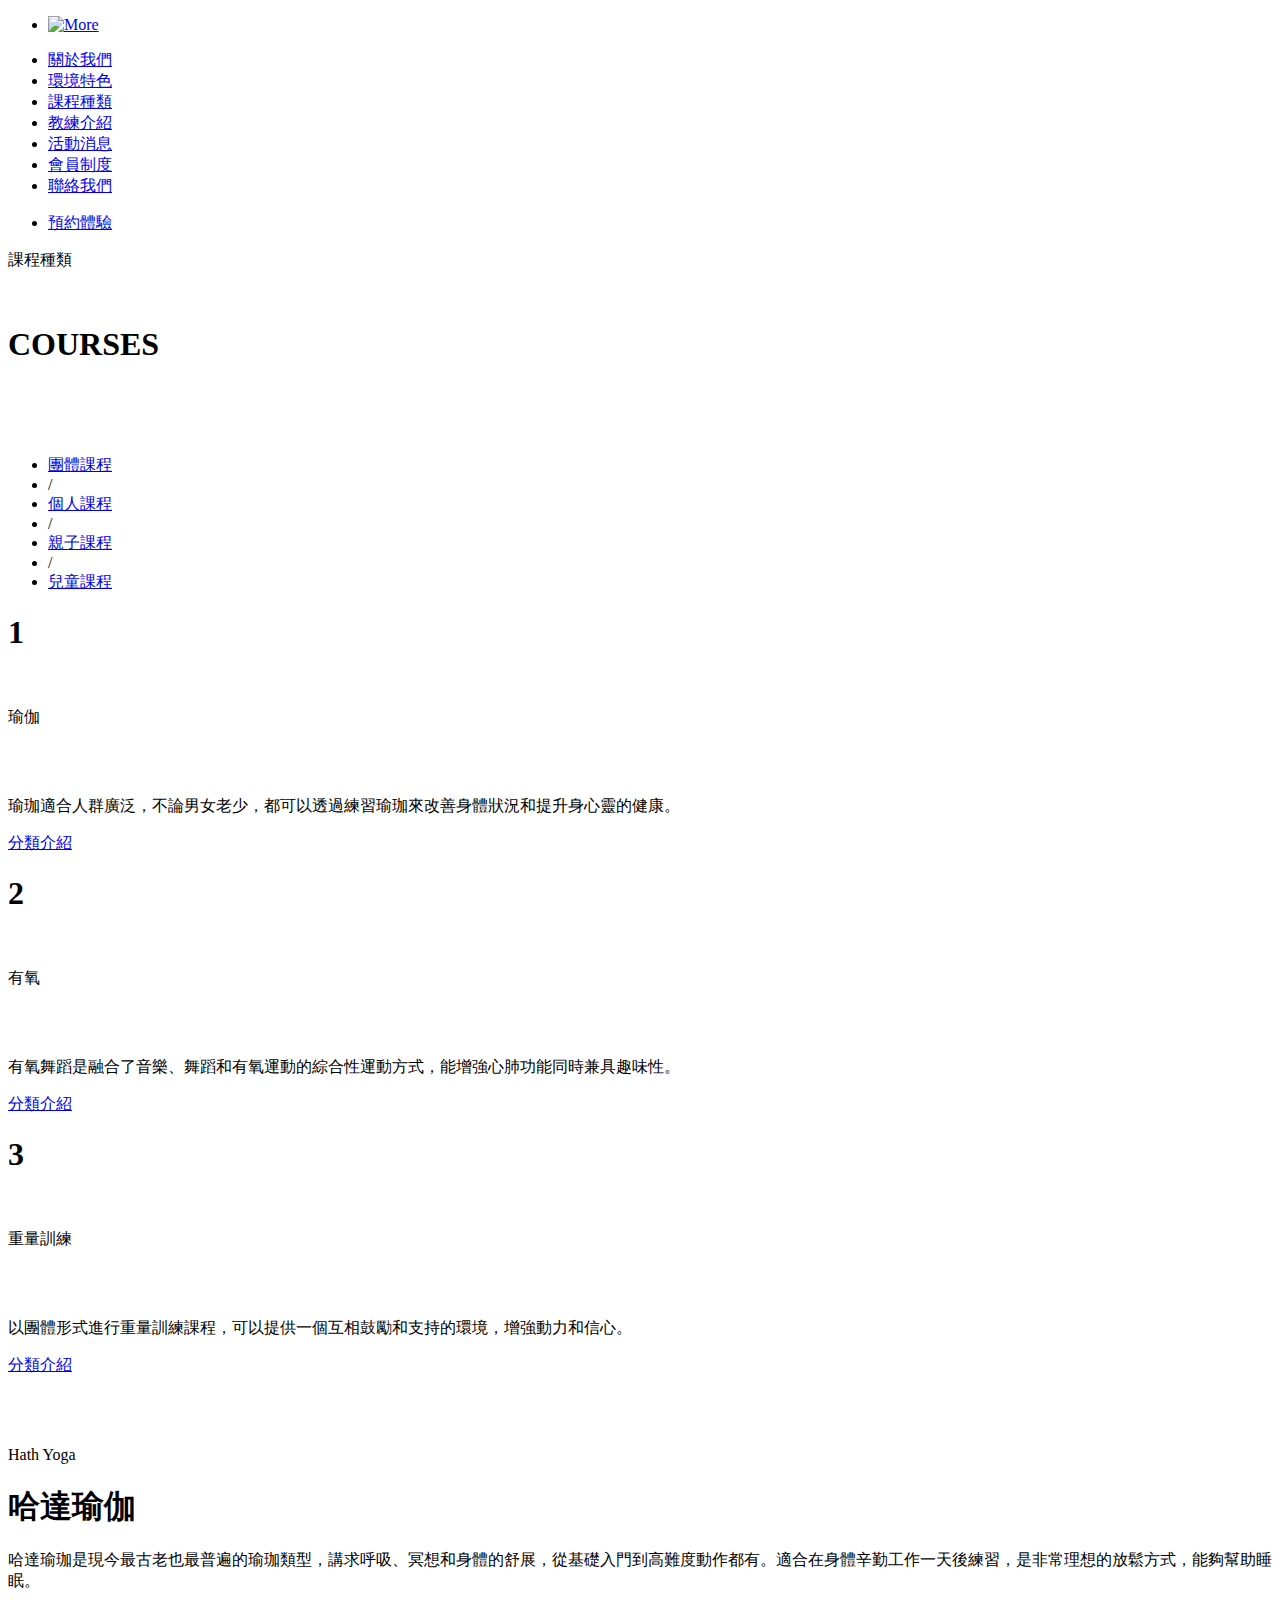
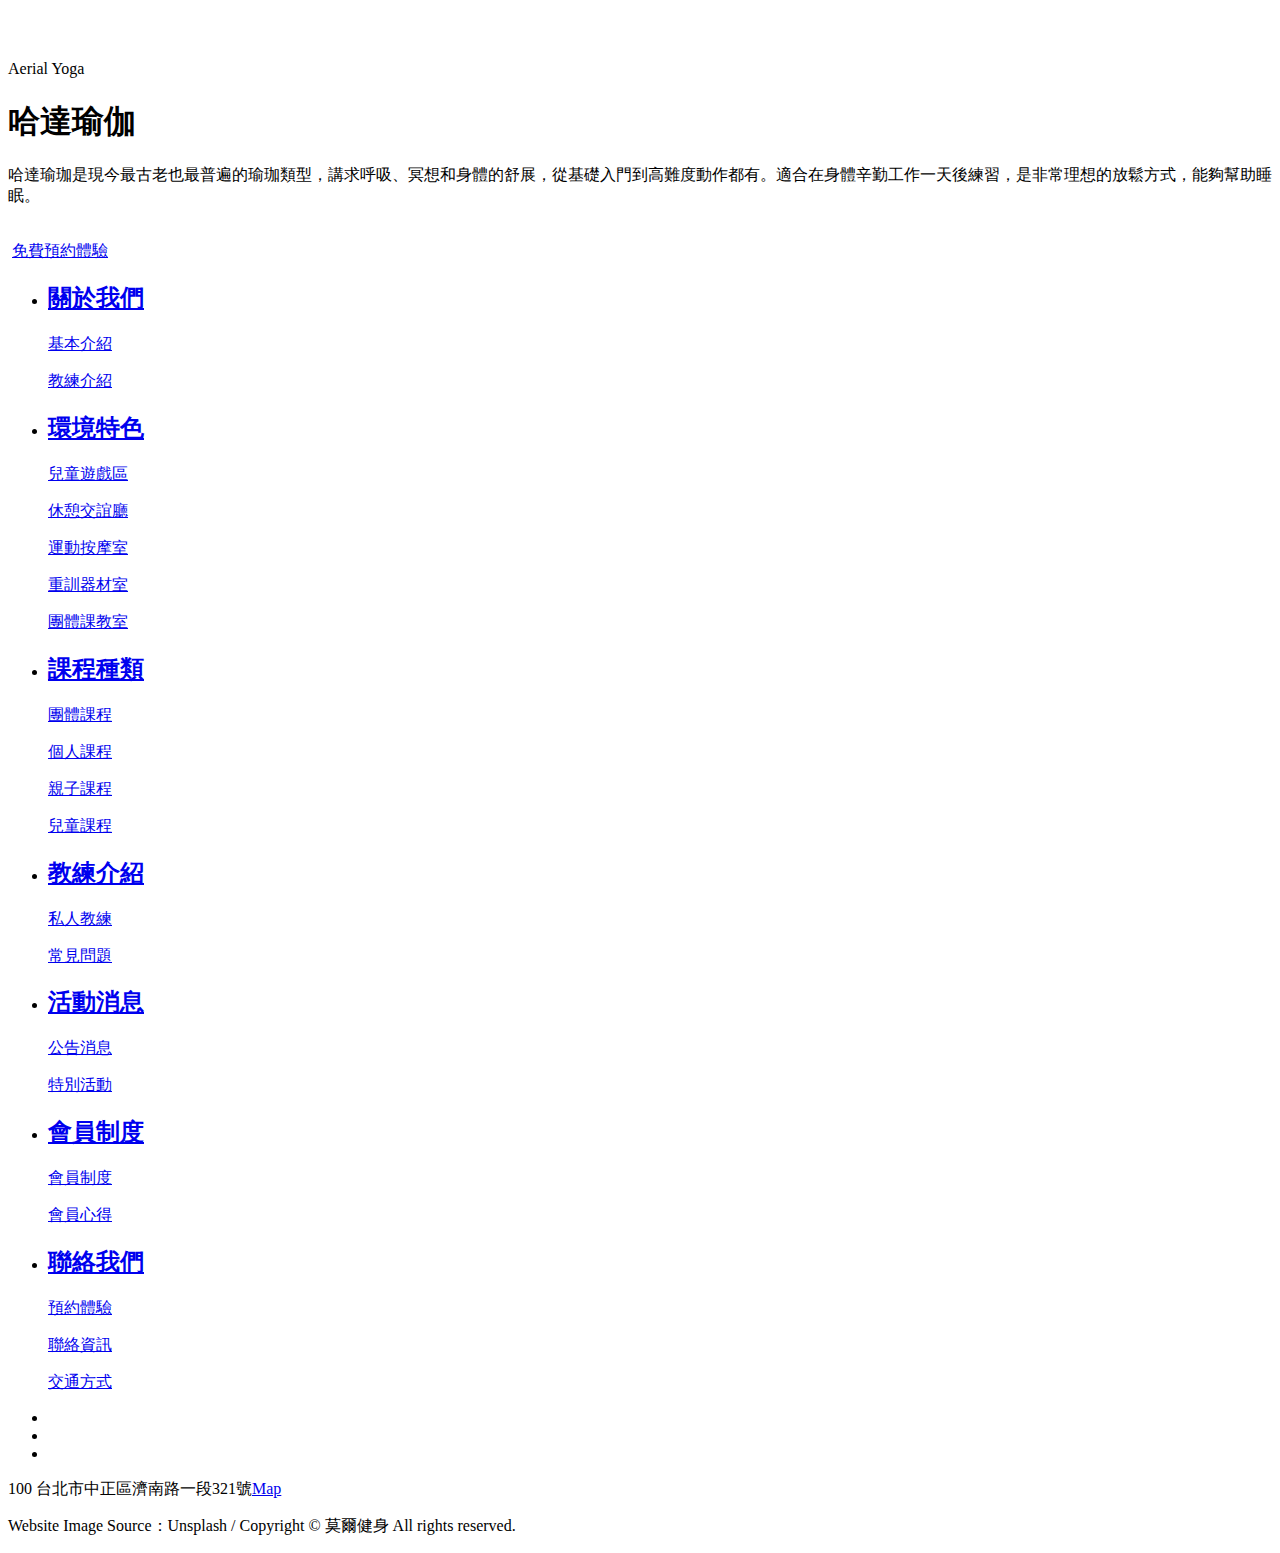
==== courses/courses.html @ 40dc60cb "Create courses.html" ====
<!DOCTYPE html>
<html lang="zh-Hant-TW">

<head>
    <meta charset="UTF-8">
    <meta http-equiv="X-UA-Compatible" content="IE=edge">
    <meta name="viewport" content="width=device-width, initial-scale=1.0">
    <meta name="description" content="請填寫網站簡述">
    <meta name="keywords" content="請填寫網站關鍵記事，用半角逗號(,)隔開">
    <link rel="stylesheet" href="courses.css">
    <title>Document</title>
</head>

<body>
    <header id="topbar">
        <!-- 導覽列 -->
        <nav>
            <ul class="morelogo">
                <li class="logoMore"><a href="index.html"><img src="./images/logo/logo.svg" alt="More"></a></li>
            </ul>
            <ul class="menu">
                <li><a href="#">關於我們</a></li>
                <li><a href="feature.html">環境特色</a></li>
                <li><a href="#">課程種類</a></li>
                <li><a href="coach.html">教練介紹</a></li>
                <li><a href="news.html">活動消息</a></li>
                <li><a href="#">會員制度</a></li>
                <li><a href="#">聯絡我們</a></li>
            </ul>
            <ul class="reserve_btn">
                <li><a href="reserve.html">預約體驗</a></li>
            </ul>
        </nav>
    </header>
    <main>
        <!-- banner -->
        <div class="banner">
            <!-- <img class="bannerBg" src="./images/bannerBg.png" alt=""> -->
            <div class="banner_mid">
                <div class="banner_title">
                    <p>課程種類</p>
                    <img class="title_bg" src="./images/Title-bg.png" alt="">
                </div>
                <div class="banner_style">
                    <h1>COURSES</h1>
                    <img class="bannerCircle" src="./images/bannerCircle.png" alt="">
                    <img class="bannerImg" src="./images/bannerImg.png" alt="">
                </div>
            </div>
        </div>
        <!-- 課程列表 -->
        <div class="courses">
            <img class="rt" src="./images/cours_rt.png" alt="">
            <!-- 課程列表標題 -->
            <div class="cours_title">
                <img src="./images/courseDumbbell_pic.png" alt="">
                <ul>
                    <li><a href="#">團體課程</a></li>
                    <li>/</li>
                    <li><a href="#">個人課程</a></li>
                    <li>/</li>
                    <li><a href="#">親子課程</a></li>
                    <li>/</li>
                    <li><a href="#">兒童課程</a></li>
                </ul>
            </div>
            <!-- 課程列表內容 -->
            <div class="cours_content">
                <!-- 課程1 -->
                <div class="cours_com">
                    <div class="cours_num">
                        <h1>1</h1>
                        <img src="./images/bannerCircle.png" alt="">
                    </div>
                    <div class="con_title">
                        <p>瑜伽</p>
                        <img src="./images/Title-bg.png" alt="">
                    </div>
                    <div class="cours_intro">
                        <img src="./images/group1.jpg" alt="">
                        <p>瑜珈適合人群廣泛，不論男女老少，都可以透過練習瑜珈來改善身體狀況和提升身心靈的健康。</p>
                    </div>
                    <div class="btn">
                        <a href="#">分類介紹<img src="./images/btn.png" alt=""></a>
                    </div>
                </div>
                <!-- 課程2 -->
                <div class="cours_com">
                    <div class="cours_num">
                        <h1>2</h1>
                        <img src="./images/bannerCircle.png" alt="">
                    </div>
                    <div class="con_title">
                        <p>有氧</p>
                        <img src="./images/Title-bg.png" alt="">
                    </div>
                    <div class="cours_intro">
                        <img src="./images/group2.jpg" alt="">
                        <p>有氧舞蹈是融合了音樂、舞蹈和有氧運動的綜合性運動方式，能增強心肺功能同時兼具趣味性。</p>
                    </div>
                    <div class="btn">
                        <a href="#">分類介紹<img src="./images/btn.png" alt=""></a>
                    </div>
                </div>
                <!-- 課程3 -->
                <div class="cours_com">
                    <div class="cours_num">
                        <h1>3</h1>
                        <img src="./images/bannerCircle.png" alt="">
                    </div>
                    <div class="con_title">
                        <p>重量訓練</p>
                        <img src="./images/Title-bg.png" alt="">
                    </div>
                    <div class="cours_intro">
                        <img src="./images/group3.jpg" alt="">
                        <p>以團體形式進行重量訓練課程，可以提供一個互相鼓勵和支持的環境，增強動力和信心。</p>
                    </div>
                    <div class="btn">
                        <a href="#">分類介紹<img src="./images/btn.png" alt=""></a>
                    </div>
                </div>
            </div>
            <img class="lb" src="./images/cours_lb.png" alt="">
        </div>
        <!-- 課程介紹 -->
        <div class="whole_content">
            <div class="ha_yoga">
                <div class="ha_com">
                    <div class="ha_img">
                        <img src="./images/hathaYoga.png" alt="">
                    </div>
                    <div class="ha_content">
                        <div class="inner_title">
                            <div class="title_pic">
                                <img src="./images/hatha.png" alt="">
                            </div>
                            <div class="title_con">
                                <p>Hath Yoga</p>
                                <h1>哈達瑜伽</h1>
                            </div>
                        </div>
                        <div class="inner_content">
                            <p>哈達瑜珈是現今最古老也最普遍的瑜珈類型，講求呼吸、冥想和身體的舒展，從基礎入門到高難度動作都有。適合在身體辛勤工作一天後練習，是非常理想的放鬆方式，能夠幫助睡眠。</p>
                        </div>
                    </div>
                </div>
            </div>
            <div class="line">
                <img src="./images/line.png" alt="">
            </div>
            <div class="ae_yoga">
                <div class="ae_com">
                    <div class="ae_content">
                        <div class="inner_title">
                            <div class="title_pic">
                                <img src="./images/aerial.png" alt="">
                            </div>
                            <div class="title_con">
                                <p>Aerial Yoga</p>
                                <h1>哈達瑜伽</h1>
                            </div>
                        </div>
                        <div class="inner_content">
                            <p>哈達瑜珈是現今最古老也最普遍的瑜珈類型，講求呼吸、冥想和身體的舒展，從基礎入門到高難度動作都有。適合在身體辛勤工作一天後練習，是非常理想的放鬆方式，能夠幫助睡眠。</p>
                        </div>
                    </div>
                    <div class="ae_img">
                        <img src="./images/aerialYoga.png" alt="">
                    </div>
                </div>
            </div>
        </div>
    </main>

    <!-- footer -->
    <footer>
        <div class="footer_reserve_btn">
            <img src="./images/logo/logo.svg" alt="">
            <a href="./reserve.html">免費預約體驗<img src="./image/icon/rightbtn_b.svg" alt=""></a>
        </div>
        <ul class="footer_menu">
            <li><a href="#" class="menu_title">
                    <h2 class="footer_title">關於我們</h2>
                    <p>基本介紹</p>
                    <p>教練介紹</p>
                </a></li>
            <li><a href="feature.html" class="menu_title">
                    <h2 class="footer_title">環境特色</h2>
                    <p>兒童遊戲區</p>
                    <p>休憩交誼廳</p>
                    <p>運動按摩室</p>
                    <p>重訓器材室</p>
                    <p>團體課教室</p>
                </a></li>
            <li><a href="#" class="menu_title">
                    <h2 class="footer_title">課程種類</h2>
                    <p>團體課程</p>
                    <p>個人課程</p>
                    <p>親子課程</p>
                    <p>兒童課程</p>
                </a></li>
            <li><a href="coach.html" class="menu_title">
                    <h2 class="footer_title">教練介紹</h2>
                    <p>私人教練</p>
                    <p>常見問題</p>
                </a></li>
            <li><a href="news.html" class="menu_title">
                    <h2 class="footer_title">活動消息</h2>
                    <p>公告消息</p>
                    <p>特別活動</p>
                </a></li>
            <li><a href="#" class="menu_title">
                    <h2 class="footer_title">會員制度</h2>
                    <p>會員制度</p>
                    <p>會員心得</p>
                </a></li>
            <li><a href="#" class="menu_title">
                    <h2 class="footer_title">聯絡我們</h2>
                    <p>預約體驗</p>
                    <p>聯絡資訊</p>
                    <p>交通方式</p>
                </a></li>
        </ul>
        <ul class="footer_icon">
            <li><a href="#" target="_blank" class="icon-fb"></a></li>
            <li><a href="#" target="_blank" class="icon-ig"></a></li>
            <li><a href="#" target="_blank" class="icon-line"></a></li>
        </ul>
        <div class="map">
            100 台北市中正區濟南路一段321號<a href="#">Map</a>
        </div>
        <p>Website Image Source：Unsplash / Copyright © 莫爾健身 All rights reserved.</p>
    </footer>

</body>

</html>
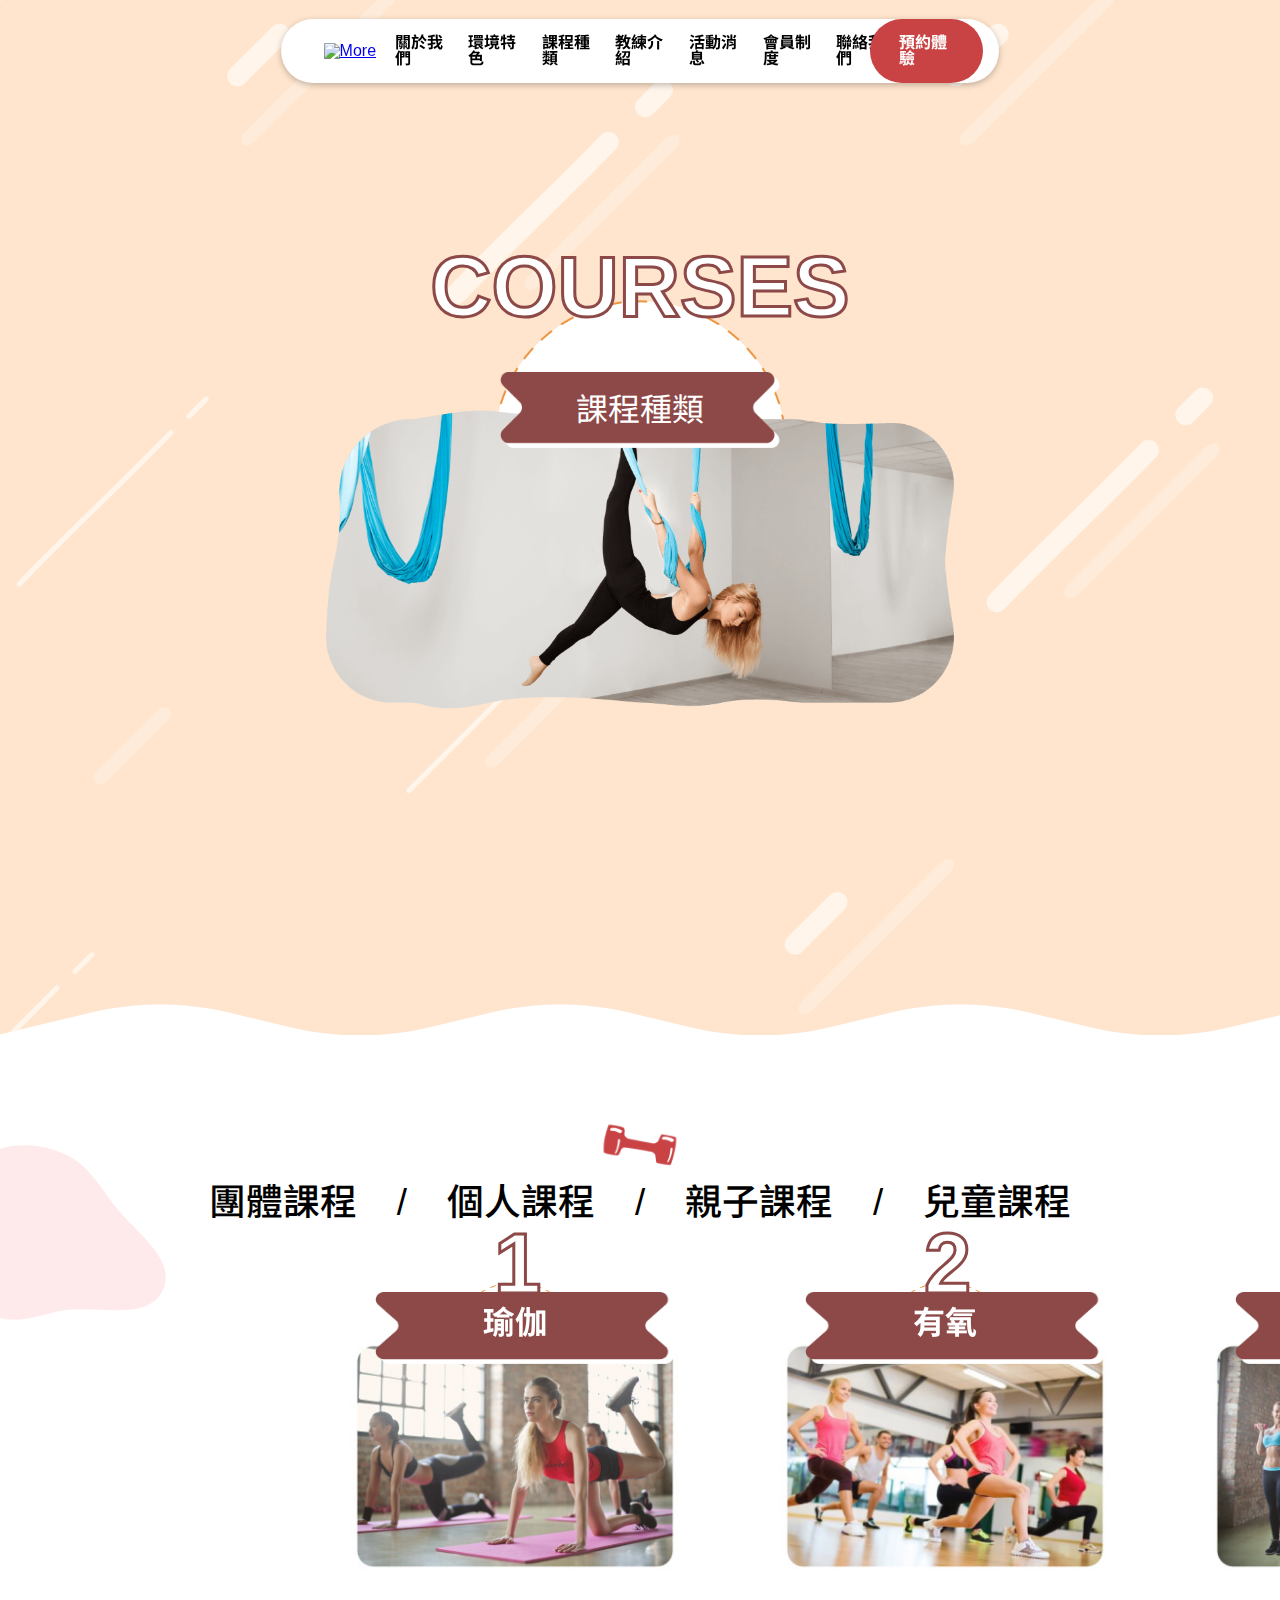
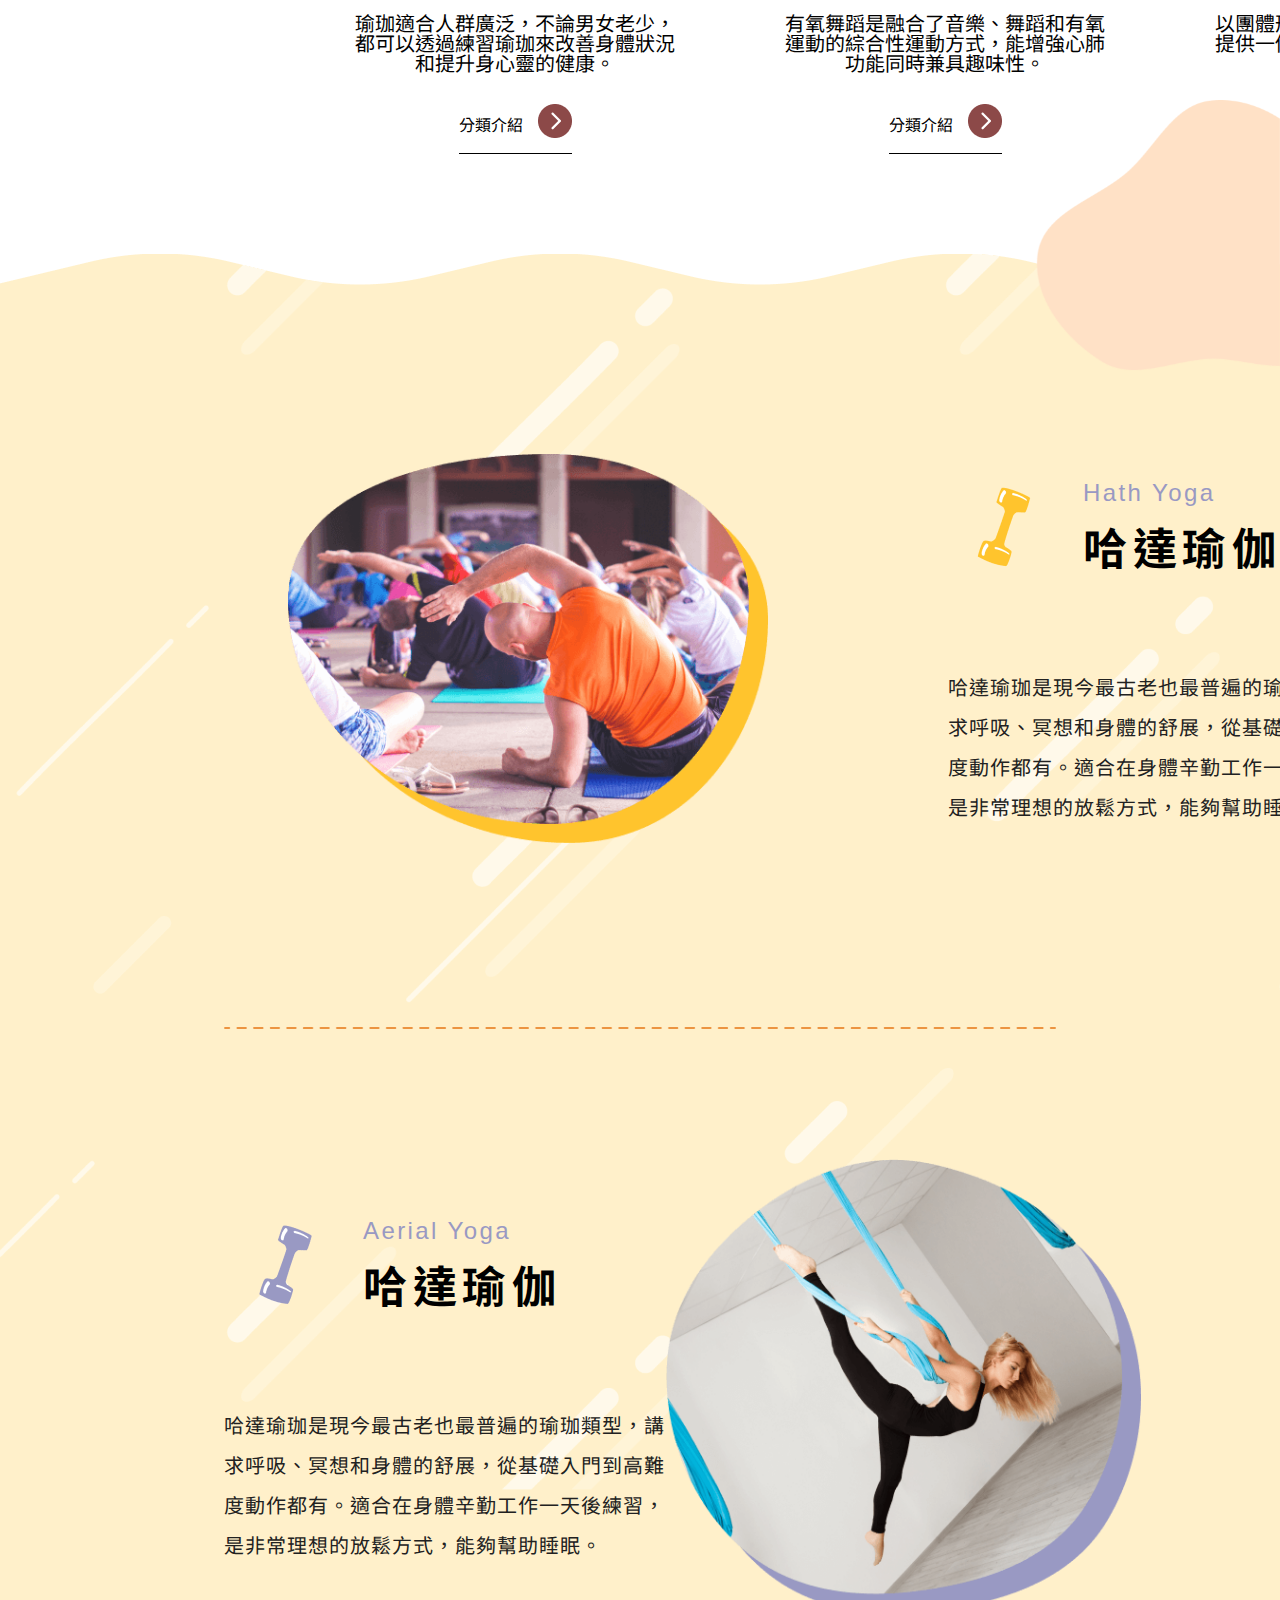
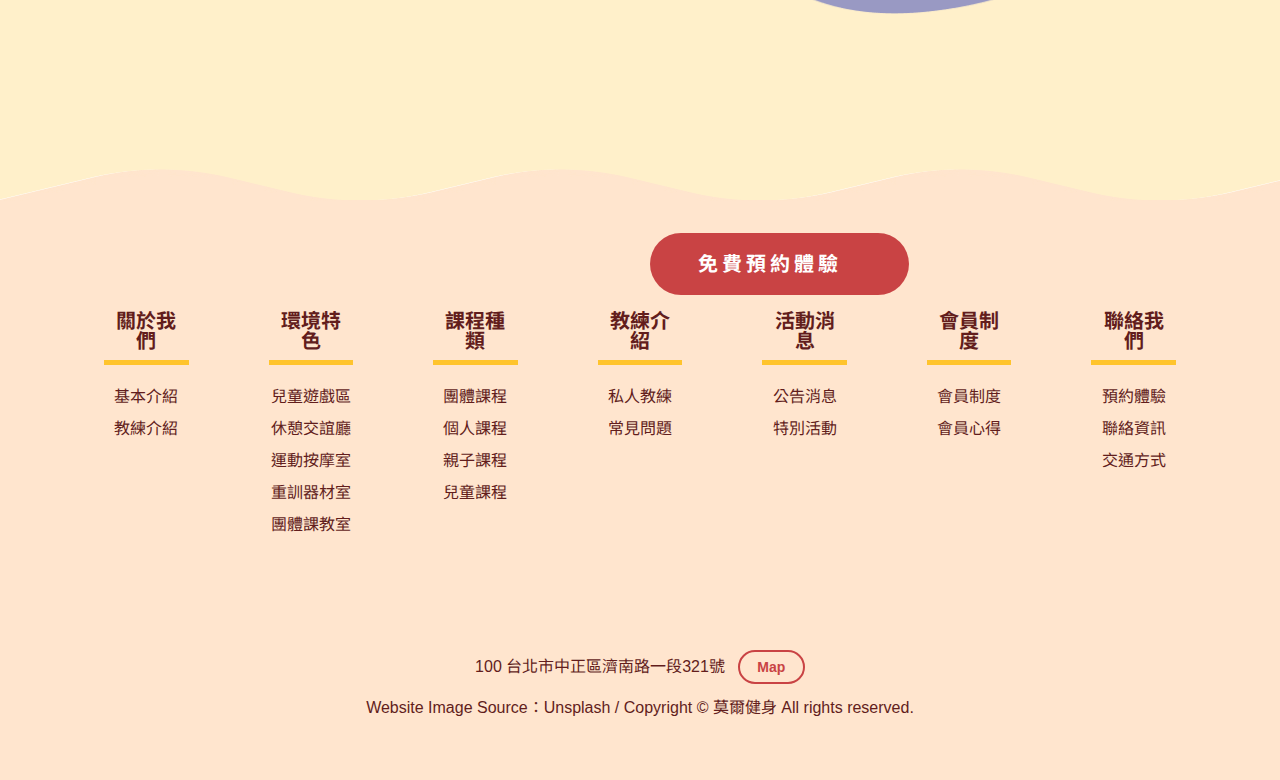
==== commit ac8c5818: "Update courses.html" ====
--- a/courses/courses.html
+++ b/courses/courses.html
@@ -16,7 +16,7 @@
         <!-- 導覽列 -->
         <nav>
             <ul class="morelogo">
-                <li class="logoMore"><a href="index.html"><img src="./images/logo/logo.svg" alt="More"></a></li>
+                <li class="logoMore"><a href="index.html"><img src="./images/logo.svg" alt="More"></a></li>
             </ul>
             <ul class="menu">
                 <li><a href="#">關於我們</a></li>
@@ -176,8 +176,8 @@
     <!-- footer -->
     <footer>
         <div class="footer_reserve_btn">
-            <img src="./images/logo/logo.svg" alt="">
-            <a href="./reserve.html">免費預約體驗<img src="./image/icon/rightbtn_b.svg" alt=""></a>
+            <img src="./images/logo.svg" alt="">
+            <a href="./reserve.html">免費預約體驗<img src="./image/rightbtn_b.svg" alt=""></a>
         </div>
         <ul class="footer_menu">
             <li><a href="#" class="menu_title">
--- a/courses/courses.css
+++ b/courses/courses.css
@@ -0,0 +1,685 @@
+@charset "UTF-8";
+@import url('https://fonts.googleapis.com/css2?family=Noto+Sans+TC&display=swap');
+
+html,body,div,span,applet,object,iframe,h1,h2,h3,h4,h5,h6,p,blockquote,pre,a,abbr,
+acronym,address,big,cite,code,del,dfn,em,img,ins,kbd,q,s,samp,small,strike,strong,
+sub,sup,tt,var,b,u,i,center,dl,dt,dd,ol,ul,li,fieldset,form,label,legend,table,caption,
+tbody,tfoot,thead,tr,th,td,article,aside,canvas,details,embed,figure,figcaption,footer,
+header,hgroup,menu,nav,output,ruby,section,summary,time,mark,audio,video {
+    margin: 0;
+    padding: 0;
+    border: 0;
+    font-size: 100%;
+    font: inherit;
+    vertical-align: baseline;
+    box-sizing: border-box;
+    /* 不累加邊框與內距 */
+}
+
+/* HTML5 display-role reset for older browsers */
+article,aside,details,figcaption,figure,footer,header,hgroup,menu,nav,section {
+    display: block;
+}
+
+body {
+    line-height: 1;
+    font-family: -apple-system, BlinkMacSystemFont, "Segoe UI", Roboto, Ubuntu, "Helvetica Neue", Helvetica, Arial,
+        "蘋方-繁", "PingFang TC", "Noto Sans TC", "黑體-繁", "Heiti TC", "微軟正黑體", "Microsoft JhengHei", sans-serif;
+}
+
+/* header */
+ol,
+ul {
+    list-style: none;
+}
+
+blockquote,
+q {
+    quotes: none;
+}
+
+blockquote:before,
+blockquote:after,
+q:before,
+q:after {
+    content: '';
+    content: none;
+}
+
+table {
+    border-collapse: collapse;
+    border-spacing: 0;
+}
+
+/* topbar、footer 共用 */
+header,footer,#topbar img {
+    display: block;
+    width: 100%;
+}
+
+header,footer main {
+    display: flex;
+    flex-direction: column;
+    justify-content: center;
+    align-items: center;
+}
+
+header,footer section {
+    display: flex;
+    flex-direction: column;
+    justify-content: center;
+    align-items: center;
+}
+
+header,footer div {
+    display: flex;
+    flex-direction: column;
+    justify-content: flex-start;
+    align-items: center;
+}
+
+/* -------------------------------------------------------- */
+#topbar {
+    position: fixed;
+    display: flex;
+    justify-content: center;
+    top: 0;
+    left: 0;
+    z-index: 99;
+    padding: 1.2rem;
+    width: 100%;
+}
+
+nav {
+    display: flex;
+    justify-content: space-between;
+    background-color: #fff;
+    border-radius: 50px;
+    box-shadow: 0px 2px 6px rgba(0, 0, 0, 0.25);
+}
+
+.morelogo {
+    width: 16%;
+    margin: 0 -1rem 0 1rem;
+}
+
+#topbar ul {
+    display: flex;
+    justify-content: center;
+    align-items: center;
+}
+
+.menu {
+    padding-top: 2px;
+}
+
+.menu a {
+    display: block;
+    text-decoration: none;
+    font-weight: bold;
+    color: black;
+    padding: 0.5rem 0.5rem;
+}
+
+.menu a:hover {
+    color: #C94344;
+}
+
+.menu li::after {
+    content: "";
+    display: block;
+    width: 0%;
+    height: 2px;
+    background-color: #C94344;
+}
+
+.menu li:hover::after {
+    width: 100%;
+}
+
+.menu a:active {
+    color: #C94344;
+}
+
+.reserve_btn a {
+    display: block;
+    text-decoration: none;
+    padding: 1rem 1.8rem;
+    margin: 0 1rem 0 -2rem;
+    border-radius: 50px;
+    background-color: #C94344;
+    font-weight: bold;
+    color: #fff;
+}
+
+.reserve_btn a:hover {
+    background-color: #FFC42D;
+} 
+
+/* main */
+main {
+    position: relative;
+}
+
+/* banner */
+.banner {
+    width: 100%;
+    height: 1035px;
+    background-image: url(./images/bannerBg.png);
+    position: relative;
+}
+
+.banner_mid {
+    display: flex;
+    flex-direction: column;
+    z-index: 3;
+    width: 100%;
+    height: 70%;
+    position: absolute;
+    top: 300px;
+}
+
+.banner_title {
+    height: 10%;
+    display: flex;
+    justify-content: center;
+    align-items: center;
+    z-index: 2;
+    padding-top: 110px;
+}
+
+.title_bg {
+    width: 280px;
+    z-index: -1;
+}
+
+.banner_title p {
+    color: white;
+    z-index: 999;
+    position: absolute;
+    font-size: 32px;
+}
+
+.banner_style {
+    width: 100%;
+    height: 100%;
+    display: flex;
+    align-items: center;
+    flex-direction: column;
+    z-index: 1;
+}
+
+.bannerCircle {
+    width: 22.93%;
+    z-index: -2;
+    position: absolute;
+    top: 0px;
+}
+
+.banner_style h1 {
+    z-index: 1;
+    -webkit-text-stroke: 3px #8C4948;
+    color: #FFFFFF;
+    font-size: 530%;
+    font-family: 'Roboto', sans-serif;
+    font-weight: 900;
+    display: block;
+    position: absolute;
+    top: -55px;
+}
+
+.bannerImg {
+    width: 49%;
+    z-index: -2;
+    position: absolute;
+}
+
+/* 課程列表 */
+/* 課程列表標題 */
+.courses {
+
+    height: 100%;
+}
+
+.cours_title {
+    position: relative;
+    width: 100%;
+    display: flex;
+    justify-content: center;
+}
+
+.rt {
+    width: 13%;
+
+    position: absolute;
+    padding-top: 110px;
+    z-index: -99;
+}
+
+.cours_title img {
+    width: 120px;
+    position: absolute;
+    display: flex;
+    justify-content: center;
+    margin-top: 50px;
+}
+
+.cours_title ul {
+    display: flex;
+    justify-content: center;
+    margin-top: 150px;
+}
+
+.cours_title li {
+    margin: 0 20px;
+    display: flex;
+    align-items: center;
+    font-size: 36.71px;
+}
+
+.cours_title a {
+    text-decoration: none;
+    color: black;
+    font-size: 36.7px;
+    font-weight: 500;
+}
+
+.cours_title a:hover {
+    color: #8C4948;
+    border-bottom: 3px solid #8C4948;
+}
+
+/* 課程列表內容 */
+.cours_content {
+    position: relative;
+    display: flex;
+    margin: 0 300px;
+}
+
+.cours_com {
+    flex: 1;
+    display: flex;
+    flex-direction: column;
+    margin: 0 50px;
+    width: 330px;
+}
+
+.cours_num {
+    display: flex;
+    justify-content: center;
+    align-items: flex-end;
+    position: relative;
+}
+
+.cours_num h1 {
+    -webkit-text-stroke: 3px #8C4948;
+    color: #FFFFFF;
+    font-size: 530%;
+    font-family: 'Roboto', sans-serif;
+    font-weight: bolder;
+    z-index: 1;
+    margin-left: 5px;
+    
+}
+
+.cours_num img {
+    width: 133px;
+    z-index: -1;
+    top: 60px;
+    position: absolute;
+}
+
+.con_title {
+    display: flex;
+    position: relative;
+    height: 72px;
+}
+
+.con_title p {
+    font-size: 32px;
+    font-weight: 700;
+    color: white;
+    z-index: 999;
+    padding-bottom: 100px;
+    width: 100%;
+    display: flex;
+    justify-content: center;
+    height: 72px;
+}
+
+.con_title img {
+    width: 299px;
+    height: 72px;
+    position: absolute;
+    margin-left: 25px;
+    margin-top: -15px;
+}
+
+.cours_intro {
+
+    position: relative;
+    margin-top: -40px;
+    z-index: -1;
+    display: flex;
+    flex-direction: column;
+    align-items: center;
+}
+
+.cours_intro img {
+    width: 330px;
+    height: 235px;
+    margin-bottom: 40px;
+}
+
+.cours_intro p {
+    margin-bottom: 30px;
+    font-size: 20px;
+    text-align: center;
+}
+
+/* 分類介紹 */
+.btn {
+    display: flex;
+    justify-content: center;
+    margin-top: 10px;
+    height: 40px;
+
+
+}
+
+.btn a {
+    margin-top: 5px;
+    padding-bottom: 20px;
+    text-decoration: none;
+    display: flex;
+    align-items: center;
+    color: black;
+    border-bottom: 1px solid black;
+}
+
+.btn img {
+    margin-left: 15px;
+    width: 34px;
+    height: 34px;
+    bottom: 5px;
+    position: relative;
+}
+
+.lb {
+    margin-left: 81%;
+    margin-top: -60px;
+    width: 19%;
+    z-index: 999;
+    position: absolute;
+    top: 1760px;
+}
+
+/* 課程內容 */
+.whole_content {
+    background-image: url(./images/midBg.png);
+    width: 100%;
+    height: 1546px;
+    margin-top: 100px;
+
+}
+
+.ha_yoga {
+    position: relative;
+    display: flex;
+    justify-content: center;
+    width: 100%;
+    height: 50%;
+}
+
+.mid_bg {
+    z-index: -9;
+    position: relative;
+}
+
+.ha_com {
+    width: 55%;
+    top: 200px;
+    position: absolute;
+    display: flex;
+}
+
+.ha_content {
+    flex: 1;
+    display: flex;
+    flex-direction: column;
+    justify-content: center;
+    padding-left: 180px;
+}
+
+.ha_img {
+    width: 100%;
+    flex: 1;
+    display: flex;
+    justify-content: center;
+}
+
+.ha_img img {
+    width: 480px;
+    height: 389px;
+    margin: 0 auto;
+}
+
+.inner_title {
+    display: flex;
+    flex-direction: row;
+}
+
+.title_pic img {
+    padding-right: 20px;
+}
+
+.title_con {
+    margin-right: 100px;
+}
+
+.title_con p {
+    font-size: 24px;
+    color: #9999c3;
+    line-height: 200%;
+    font-weight: 500;
+    letter-spacing: 0.1em;
+}
+
+.title_con h1 {
+    font-size: 44px;
+    font-weight: 700;
+    line-height: 150%;
+    letter-spacing: 0.13em;
+}
+
+.inner_content {
+    width: 442px;
+    margin-top: 80px;
+}
+
+.inner_content p {
+    font-size: 20px;
+    letter-spacing: 0.05em;
+    line-height: 200%;
+    font-weight: 400;
+    color: #212121;
+}
+
+.line {
+    width: 100%;
+    display: flex;
+    justify-content: center;
+}
+
+.line img {
+    display: flex;
+    width: 65%;
+}
+
+
+
+.ae_yoga {
+    position: relative;
+    display: flex;
+    justify-content: center;
+    width: 100%;
+    height: 40%;
+}
+
+.ae_com {
+    width: 65%;
+    top: 130px;
+    position: absolute;
+    display: flex;
+}
+
+.ae_content {
+    flex: 1;
+    display: flex;
+    flex-direction: column;
+    justify-content: center;
+    align-items: center;
+    
+}
+
+.ae_img {
+    width: 100%;
+    flex: 1;
+    display: flex;
+    align-items: center;
+}
+
+.ae_img img {
+    width: 475px;
+    height: 455px;
+    margin: 0 auto;
+}
+
+
+
+
+
+/* footer */
+footer {
+    margin-top: -31px;
+    background-image: url(./images/Footer-bg.jpg);
+	color: #621D1C;
+	padding: 4rem;
+	text-align: center;
+}
+
+.footer_icon a {
+	display: block;
+    margin-right: 2rem;
+    width: 45px;
+	height: 45px;
+}
+
+.icon-fb {
+	background-image: url(../image/icon/fb.svg);
+}
+
+.icon-ig {
+	background-image: url(../image/icon/ig.svg);
+}
+
+.icon-line {
+	background-image: url(../image/icon/line.svg);
+}
+
+footer ul{
+    display: flex;
+	justify-content: center;
+}
+
+h2.footer_title{
+    font-weight: bold;
+    font-size: 1.25rem;
+    padding: 0 .5rem .6rem .5rem;
+    margin-bottom: 1.5rem;
+    border-bottom: 5px solid #FFC42D;
+}
+
+.menu_title{
+    font-weight: bold;
+    font-size: 1rem;
+    margin: 1rem 2.5rem;
+    padding-bottom: 1rem;
+    
+}
+
+.menu_title p{
+    margin: 1rem 0;
+    font-weight: 400;
+}
+
+.footer_menu{
+    font-size: 1.125rem;
+}
+
+.footer_menu a{
+    display: block;
+    text-decoration: none;
+    margin-bottom: 1.5rem;
+    color: #621D1C;
+}
+.footer_menu li{
+    display: flex;
+    flex-direction: column;
+}
+
+.footer_reserve_btn img{
+    width: 20%;
+}
+
+.footer_reserve_btn a img{
+    width: 7%;
+    margin-left: 1.2rem;
+    flex: 1;
+}
+
+.footer_reserve_btn a{
+    margin-left: 3rem;
+    padding: 1rem 3rem;
+    display: flex;
+    text-decoration: none;
+    color: #fff;
+    font-size: 1.25rem;
+    line-height: 150%;
+    text-align: center;
+    letter-spacing: 0.2em;
+    font-weight: bold;
+    background-color: #C94344;
+    border-radius: 50px;
+}
+
+.footer_reserve_btn{
+    flex-direction: row;
+    justify-content: center;
+}
+
+.map{
+    display: flex;
+    flex-direction: row;
+    justify-content: center;
+    margin: 1rem 0;
+}
+
+.map a{
+    display:block;
+    text-decoration: none;
+    font-size: 0.875rem;
+    font-weight: bold;
+    color: #C94344;
+    margin-left: .8rem;
+    padding: .5rem 1.1rem;
+    border-radius: 30px;
+    border:2px solid #C94344;
+}
+
+footer > div{
+    display: flex;
+    flex-direction: column;
+    justify-content: flex-start;
+    align-items: center;
+}
